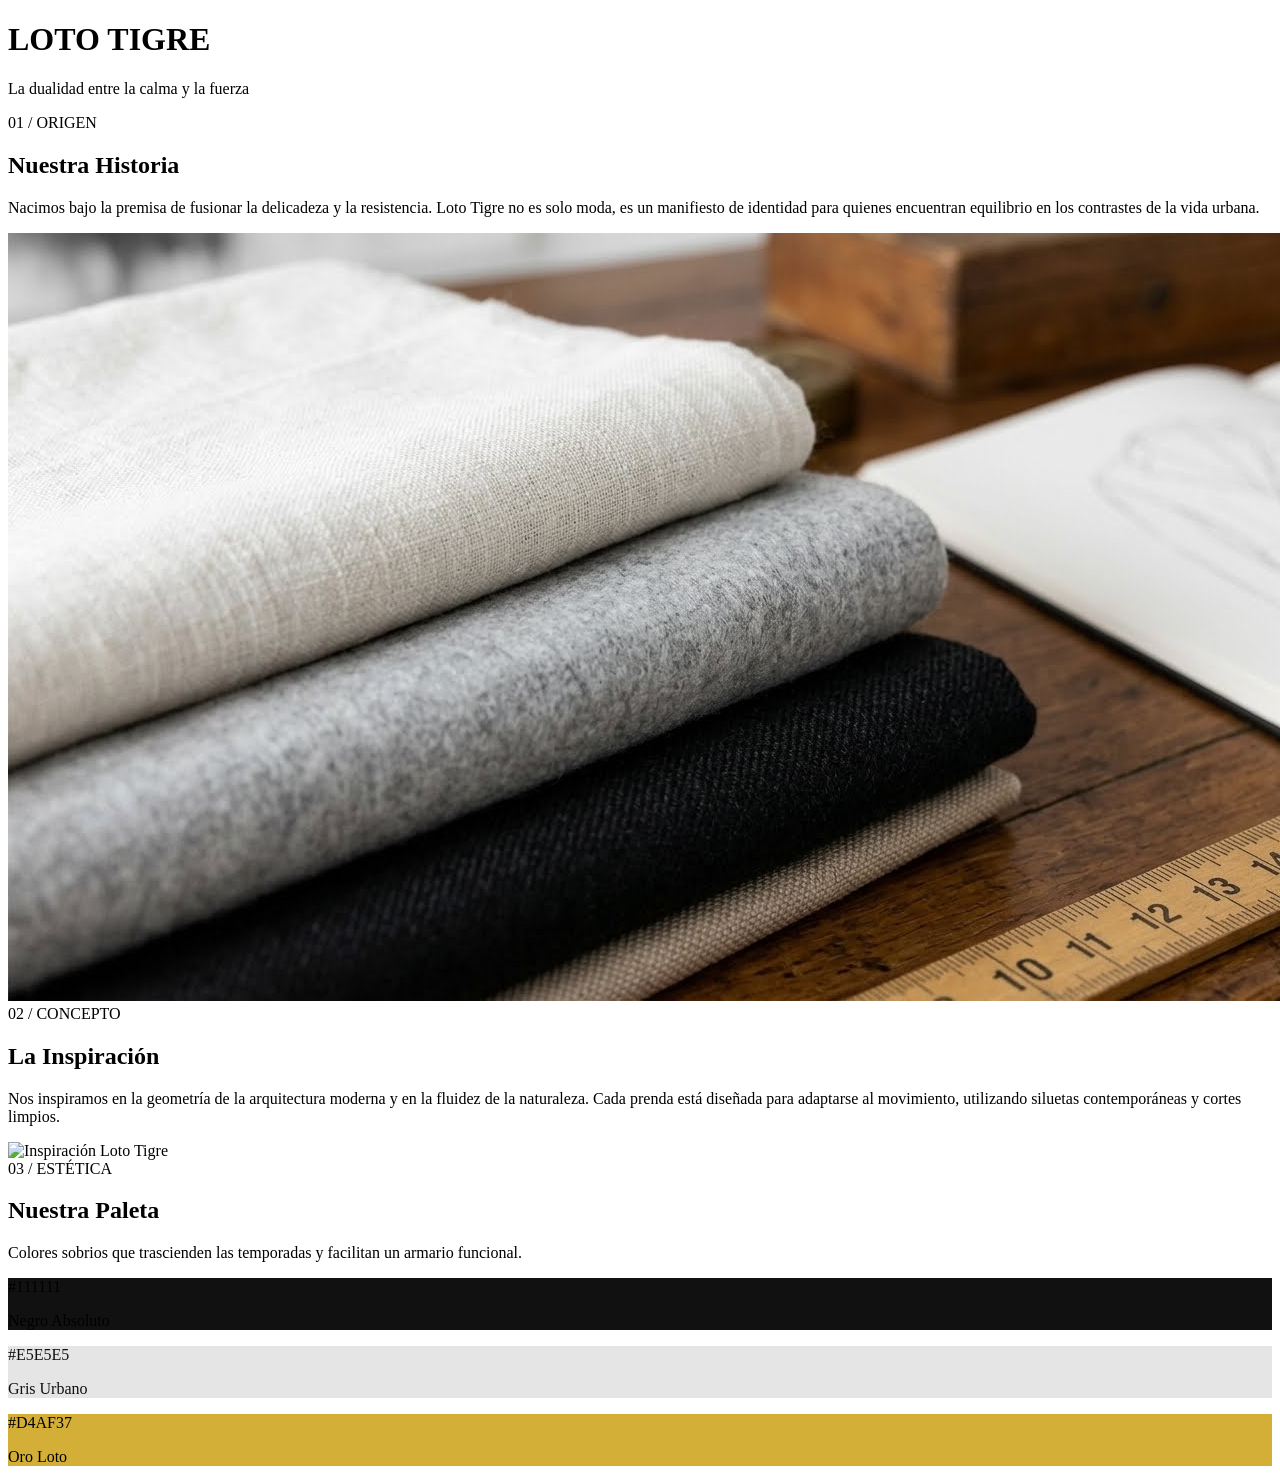
==== nosotros.html @ 8e05a1e2 "act nosotros nosotros" ====
<!DOCTYPE html>
<html lang="es">
<head>
    <meta charset="UTF-8">
    <meta name="viewport" content="width=device-width, initial-scale=1.0">
    <title>La Marca - Loto Tigre</title>
    <!-- Si estás dentro de la carpeta colecciones, recuerda ajustar las rutas de tus estilos -->
    <link rel="stylesheet" href="../assets/css/styles.css"> 
</head>
<body>

    <!-- Encabezado de la Página -->
    <header class="marca-hero">
        <div class="hero-contenido">
            <h1>LOTO TIGRE</h1>
            <p>La dualidad entre la calma y la fuerza</p>
        </div>
    </header>

    <main class="marca-contenedor">
        
        <!-- Sección 1: Historia (Texto Izquierda, Imagen Derecha) -->
        <section class="marca-seccion animar-scroll">
            <div class="marca-texto">
                <span>01 / ORIGEN</span>
                <h2>Nuestra Historia</h2>
                <p>Nacimos bajo la premisa de fusionar la delicadeza y la resistencia. Loto Tigre no es solo moda, es un manifiesto de identidad para quienes encuentran equilibrio en los contrastes de la vida urbana.</p>
            </div>
            <div class="marca-imagen">
                <img src="../assets/images/historia.webp" alt="Historia Loto Tigre">
            </div>
        </section>

        <!-- Sección 2: Inspiración (Texto Derecha, Imagen Izquierda - Clase 'reves') -->
        <section class="marca-seccion reves animar-scroll">
            <div class="marca-texto">
                <span>02 / CONCEPTO</span>
                <h2>La Inspiración</h2>
                <p>Nos inspiramos en la geometría de la arquitectura moderna y en la fluidez de la naturaleza. Cada prenda está diseñada para adaptarse al movimiento, utilizando siluetas contemporáneas y cortes limpios.</p>
            </div>
            <div class="marca-imagen">
                <img src="../assets/images/inspiracion.webp" alt="Inspiración Loto Tigre">
            </div>
        </section>

        <!-- Sección 3: Paleta de Colores (Diseño Especial Sobrio) -->
        <section class="marca-colores animar-scroll">
            <div class="colores-encabezado">
                <span>03 / ESTÉTICA</span>
                <h2>Nuestra Paleta</h2>
                <p>Colores sobrios que trascienden las temporadas y facilitan un armario funcional.</p>
            </div>
            <div class="colores-cuadricula">
                <div class="color-bloque" style="background-color: #111111;">
                    <div class="color-info"><span>#111111</span><p>Negro Absoluto</p></div>
                </div>
                <div class="color-bloque" style="background-color: #E5E5E5;">
                    <div class="color-info" style="color: #111111;"><span>#E5E5E5</span><p>Gris Urbano</p></div>
                </div>
                <div class="color-bloque" style="background-color: #D4AF37;">
                    <div class="color-info"><span>#D4AF37</span><p>Oro Loto</p></div>
                </div>
            </div>
        </section>

    </main>

    <script src="../assets/js/marca.js"></script>
</body>
</html>
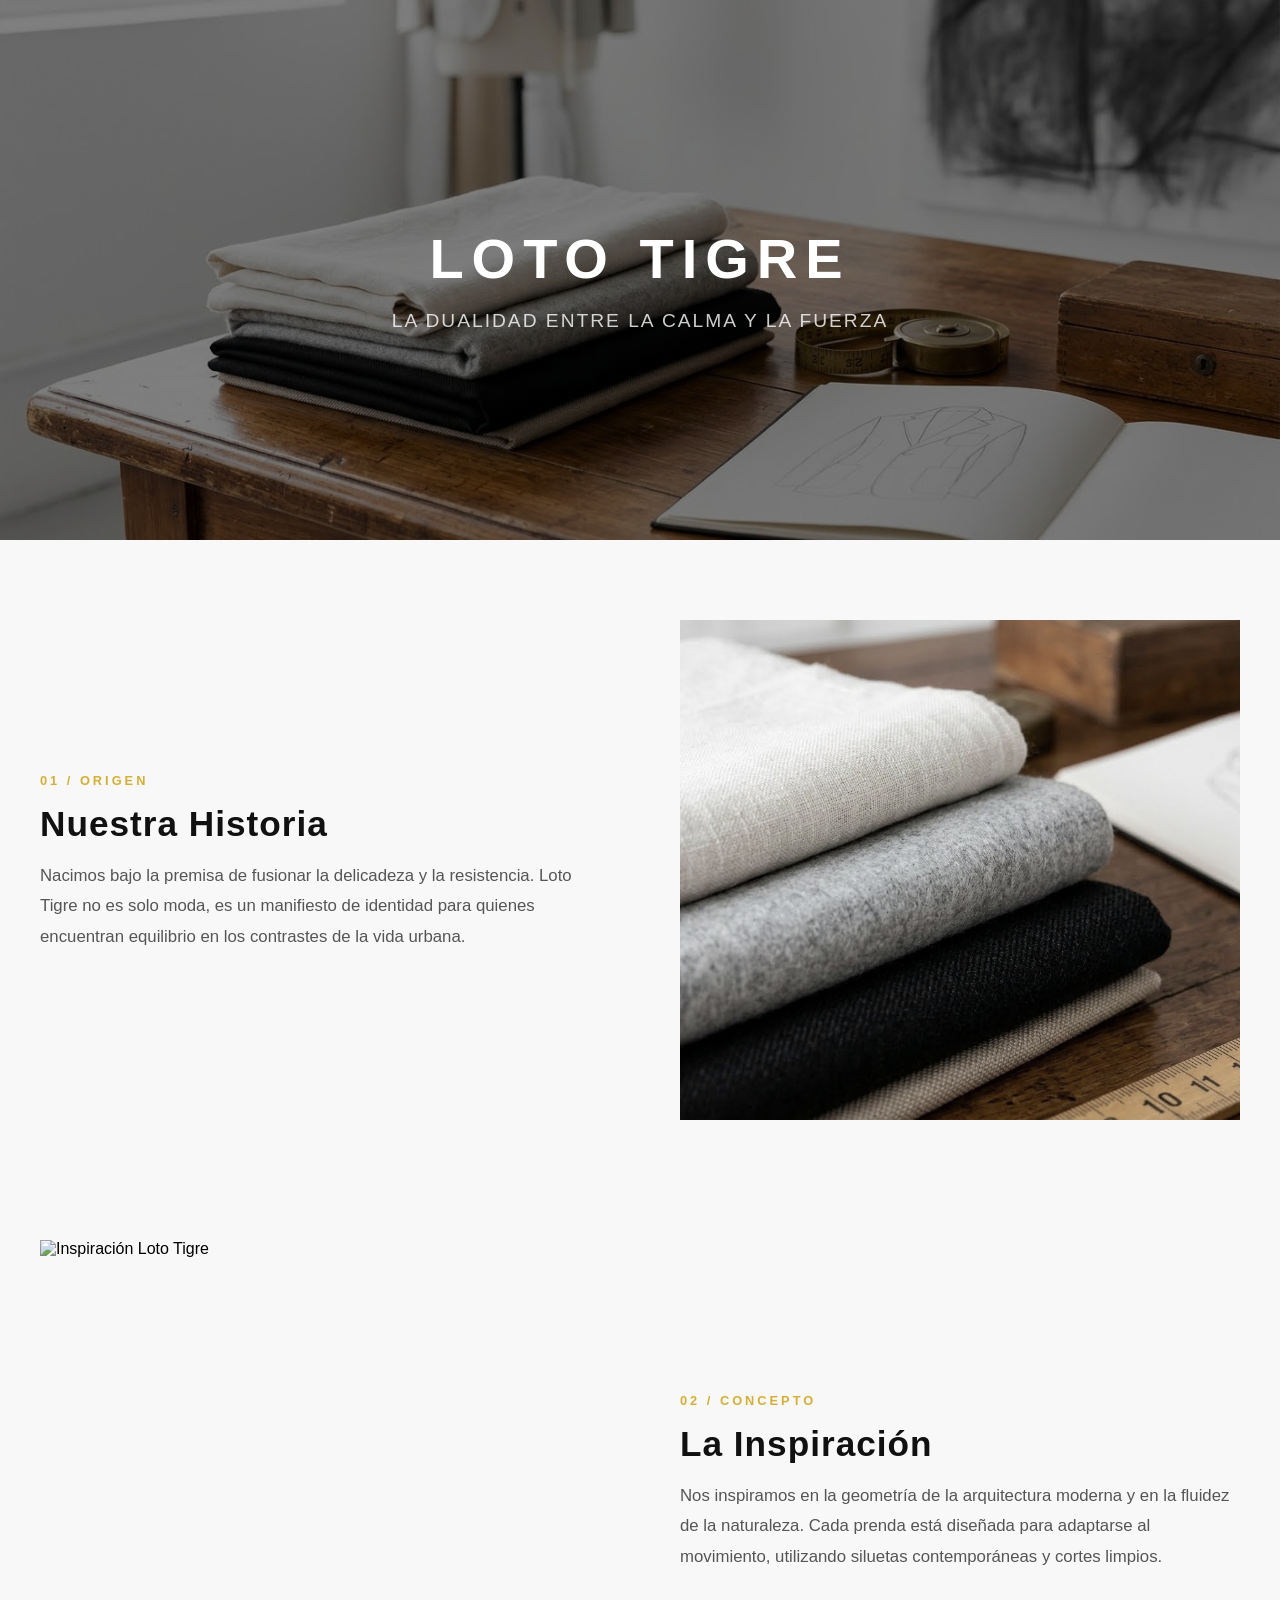
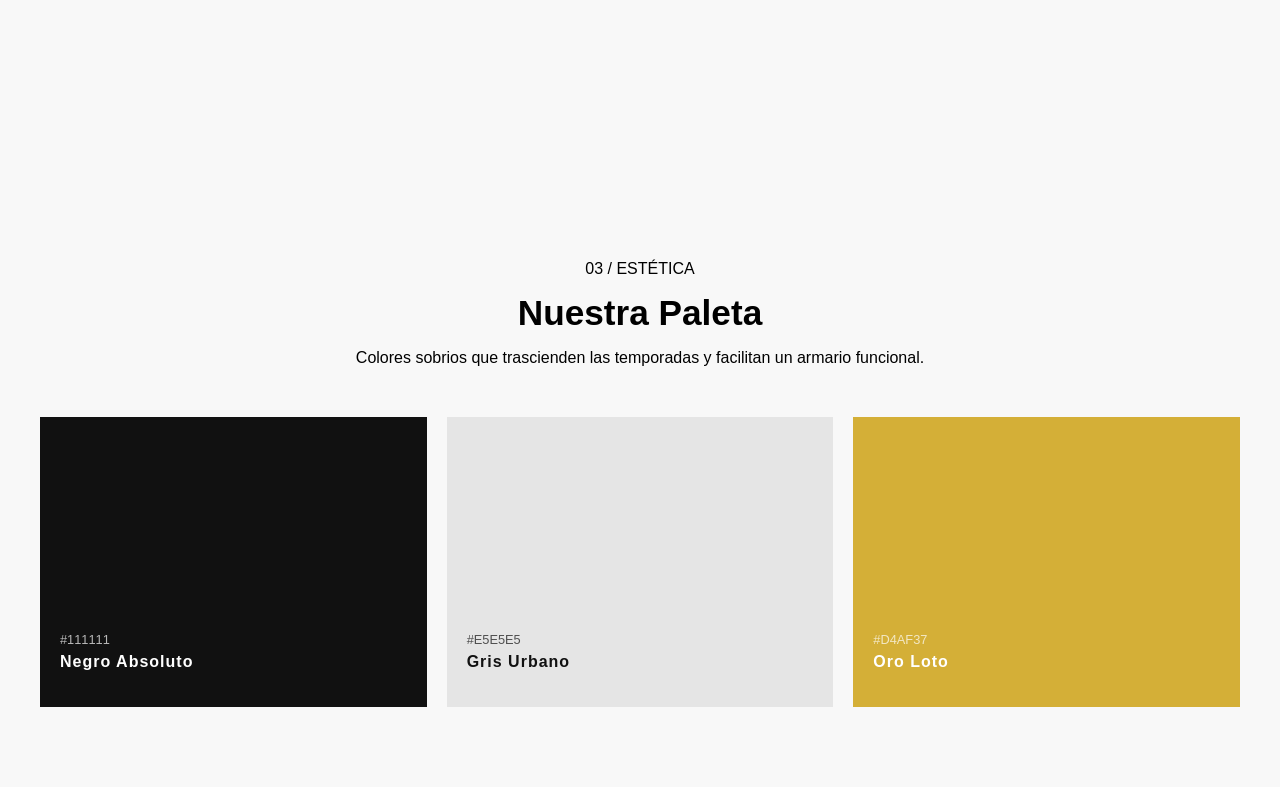
==== commit 15c55b04: "Update nosotros.html" ====
--- a/nosotros.html
+++ b/nosotros.html
@@ -5,7 +5,7 @@
     <meta name="viewport" content="width=device-width, initial-scale=1.0">
     <title>La Marca - Loto Tigre</title>
     <!-- Si estás dentro de la carpeta colecciones, recuerda ajustar las rutas de tus estilos -->
-    <link rel="stylesheet" href="../assets/css/styles.css"> 
+    <link rel="stylesheet" href="css/styles.css"> 
 </head>
 <body>
 
@@ -65,6 +65,6 @@
 
     </main>
 
-    <script src="../assets/js/marca.js"></script>
+    <script src="js/marca.js"></script>
 </body>
 </html>
--- a/css/styles.css
+++ b/css/styles.css
@@ -0,0 +1,1007 @@
+/* ==========================================================================
+   1. ESTILOS GENERALES Y BASE
+   ========================================================================== */
+body, html {
+    margin: 0;
+    padding: 0;
+    font-family: 'Helvetica', sans-serif;
+    background-color: #f8f8f8;
+}
+
+img {
+    width: 100%;
+    height: 100%;
+    object-fit: cover; /* Mantiene proporción sin deformar */
+    display: block;
+}
+
+/* ==========================================================================
+   2. ESTRUCTURA DEL HEADER (ESCRITORIO)
+   ========================================================================== */
+.navbar {
+    position: sticky;
+    top: 0;
+    width: 100%;
+    background-color: #ffffff; /* Evita transparencias al hacer scroll */
+    z-index: 1000;
+    box-sizing: border-box;
+    border-bottom: 1px solid #f5f5f5;
+}
+
+/* Contenedor unificado: Alinea logo, menú desktop y hamburguesa */
+.header-container {
+    display: flex;
+    justify-content: space-between;
+    align-items: center;
+    padding: 10px 5%; /* Espaciado lateral premium */
+    height: 80px;      /* Altura fija controlada */
+    box-sizing: border-box;
+}
+
+/* Contenedor e imagen del Logo (Corregido para que no choque con texto) */
+.logo-container {
+    display: flex;
+    align-items: center;
+    height: 100%;
+    max-width: 180px;                  
+}
+
+.logo-container a {
+    display: block;
+    height: 100%;
+}
+
+.logo-container img {
+    height: 45px !important;  /* Controla la altura fija en escritorio */
+    width: auto !important;    /* Obliga a mantener la proporción original */
+    display: block;
+}
+
+/* Menú de Escritorio */
+.nav-desktop ul { 
+    display: flex; 
+    list-style: none; 
+    gap: 30px; 
+    margin: 0; 
+    padding: 0;
+}
+
+ /* Titulos y subtitulos */
+.page-title {
+    display: flex;
+    flex-direction: column;
+    align-items: center;    /* Centra horizontalmente el título y el subtítulo */
+    text-align: center;      /* Asegura que el texto largo se alinee en el eje central */
+    padding: 80px 20px 40px 20px; /* Genera un respiro elegante arriba y abajo */
+}
+
+.page-title h1 {
+    font-family: 'Helvetica', sans-serif; /* Puedes cambiarla por la tipografía de Loto Tigre */
+    font-weight: 300;
+    font-size: 32px;
+    letter-spacing: 6px;     /* Letras expandidas para dar un look premium de alta costura */
+    text-transform: uppercase;
+    margin: 0 0 15px 0;      /* Margen sutil solo abajo del h1 */
+    color: #000;
+}
+
+.page-title p {
+    font-size: 13px;
+    letter-spacing: 2px;
+    text-transform: uppercase;
+    color: #666;             /* Tono gris sutil para que no compita con el h1 */
+    margin: 0;
+    max-width: 600px;        /* Evita que la descripción se estire demasiado a lo ancho */
+    line-height: 1.6;
+}
+
+
+/* ==========================================================================
+   3. SUBMENÚ HORIZONTAL DESKTOP (COLECCIONES)
+   ========================================================================== */
+.submenu-horizontal {
+    background: #fdfdfd;
+    max-height: 0;
+    overflow: hidden;
+    transition: max-height 0.4s ease;
+    border-bottom: 0px solid #eee;
+}
+
+.submenu-horizontal.active {
+    max-height: 100px;
+    border-bottom: 1px solid #eee;
+}
+
+.submenu-horizontal ul {
+    display: flex;
+    justify-content: center;
+    gap: 40px;
+    list-style: none;
+    padding: 25px 0;
+    margin: 0;
+}
+
+/* ==========================================================================
+   4. AYUDA VISUAL: LÍNEAS INTERACTIVAS (ANIMACIONES)
+   ========================================================================== */
+.nav-desktop ul li a, 
+.submenu-horizontal ul li a {
+    position: relative;
+    text-decoration: none;
+    color: #666; /* Gris sutil para inactivos */
+    font-size: 13px;
+    text-transform: uppercase;
+    letter-spacing: 1px;
+    transition: color 0.3s ease;
+    display: inline-block;
+    padding-bottom: 5px;
+}
+
+/* Línea base virtual */
+.nav-desktop ul li a::after,
+.submenu-horizontal ul li a::after {
+    content: '';
+    position: absolute;
+    bottom: 0;
+    height: 1px;
+    background-color: #000;
+    width: 0; 
+    transition: width 0.4s cubic-bezier(0.25, 0.46, 0.45, 0.94);
+}
+
+.nav-desktop ul li a::after {
+    left: 0; /* Animación de izquierda a derecha */
+}
+
+.submenu-horizontal ul li a::after {
+    left: 50%; /* Animación expandida desde el centro */
+    transform: translateX(-50%);
+}
+
+/* Activación por hover o por clase activa de JS */
+.nav-desktop ul li a:hover::after,
+.nav-desktop ul li a.active::after,
+.submenu-horizontal ul li a:hover::after,
+.submenu-horizontal ul li a.active::after {
+    width: 100%;
+}
+
+.nav-desktop ul li a.active,
+.submenu-horizontal ul li a.active {
+    color: #000;
+    font-weight: 500;
+}
+
+/* ==========================================================================
+   5. COMPONENTES DE MENÚ MÓVIL (SISTEMA OCULTO BASE)
+   ========================================================================== */
+.hamburger {
+    display: none; /* Se activa exclusivamente en la media query */
+    flex-direction: column;
+    justify-content: center;
+    align-items: center;
+    gap: 6px; 
+    background: none;
+    border: none;
+    cursor: pointer;
+    padding: 10px;
+    z-index: 1001; 
+}
+
+.hamburger span { 
+    width: 22px; 
+    height: 1px; 
+    background: #000; 
+    transition: all 0.3s ease;
+}
+
+.mobile-drawer {
+    position: fixed;
+    top: 0; 
+    left: -100%; /* Resguardado completamente a la izquierda */
+    width: 85%; 
+    height: 100vh;
+    background: #ffffff;
+    box-shadow: 15px 0 30px rgba(0, 0, 0, 0.02); 
+    transition: left 0.4s cubic-bezier(0.25, 0.46, 0.45, 0.94);
+    padding: 120px 40px 40px 40px; 
+    box-sizing: border-box;
+    z-index: 999;
+}
+
+.mobile-drawer.active { 
+    left: 0 !important; 
+}
+
+.mobile-nav-links { 
+    list-style: none; 
+    padding: 0; 
+    margin: 0;
+}
+
+.mobile-nav-links > li { 
+    margin-bottom: 30px; 
+}
+
+.mobile-nav-links a, 
+.mobile-collapse-btn {
+    text-decoration: none; 
+    color: #000; 
+    font-size: 13px; 
+    text-transform: uppercase; 
+    letter-spacing: 2px;
+    font-weight: 300;
+    display: flex;
+    justify-content: space-between;
+    align-items: center;
+    cursor: pointer;
+}
+
+.mobile-submenu { 
+    list-style: none; 
+    max-height: 0; 
+    overflow: hidden; 
+    padding-left: 15px;
+    transition: max-height 0.4s cubic-bezier(0.25, 0.46, 0.45, 0.94);
+}
+
+.mobile-submenu.active { 
+    max-height: 300px; 
+    margin-top: 20px; 
+}
+
+.mobile-submenu li { 
+    margin-bottom: 15px; 
+}
+
+.mobile-submenu a { 
+    color: #666; 
+    font-size: 11px; 
+    letter-spacing: 1.5px;
+}
+
+/* ==========================================================================
+   6. RESPONSIVE / MEDIA QUERIES (CONTROL TOTAL MÓVIL)
+   ========================================================================== */
+@media (max-width: 768px) {
+    
+    .nav-desktop, .submenu-horizontal { 
+        display: none !important; 
+    }
+
+    .hamburger { 
+        display: flex !important; 
+    }
+
+    .header-container { 
+        display: flex !important;
+        justify-content: space-between !important;
+        align-items: center !important;
+        padding: 15px 20px !important; 
+        width: 100% !important;
+        height: 70px !important; /* Forzamos barra blanca limpia en celular */
+        background-color: #ffffff !important;
+        box-sizing: border-box !important;
+    }
+
+    /* Ajuste responsivo del tamaño del logo */
+    .logo-container img {
+        height: 35px !important; 
+        max-width: 130px;     /* Más compacto en móviles */
+    }
+    
+    .full-screen {
+        height: 60vh !important; 
+    }
+    
+    .split-row { 
+        display: flex !important;
+        flex-direction: column !important; 
+        height: auto !important;
+    }
+    
+    .col-1-3, .col-2-3 { 
+        width: 100% !important; 
+        height: 40vh !important; 
+    }
+
+    .grid-4 { 
+        display: flex !important;
+        flex-direction: row !important; 
+        flex-wrap: wrap !important;     
+        height: auto !important;
+    }
+    
+    .grid-4 .product-item { 
+        width: 50% !important;          
+        height: 35vh !important;        
+    }
+
+      /* 4. Sección Espejo (Grid-2-Custom) en Móvil */
+    .grid-2-custom {
+        height: auto !important;
+    }
+    .row-product, .row-product.reverse { 
+        display: flex !important;
+        flex-direction: column !important; 
+        height: auto !important;
+    }
+    .product-image, .product-info-card { 
+        width: 100% !important; 
+    }
+    .product-image {
+        height: 45vh !important; 
+    }
+    .product-info-card { 
+        padding: 40px 20px !important; 
+        align-items: center !important; 
+        text-align: center !important;
+    }
+} /* AQUÍ CIERRA CORRECTAMENTE EL BLOQUE @MEDIA DE CELULARES */
+
+/* ==========================================================================
+   7. FORMULARIO DE AUTENTICACIÓN (LOGIN / REGISTRO)
+   ========================================================================= */
+.auth-container {
+    display: flex;
+    justify-content: center;
+    align-items: center;
+    min-height: 80vh;
+    background-color: #f8f8f8;
+}
+
+.auth-box {
+    background: white;
+    padding: 60px;
+    width: 100%;
+    max-width: 400px;
+    text-align: center;
+    border: 1px solid #eee;
+}
+
+.auth-box h2 {
+    font-weight: 300;
+    letter-spacing: 4px;
+    text-transform: uppercase;
+    margin-bottom: 10px;
+}
+
+.auth-subtitle {
+    font-size: 10px;
+    color: #999;
+    letter-spacing: 2px;
+    margin-bottom: 40px;
+}
+
+.input-group {
+    text-align: left;
+    margin-bottom: 20px;
+}
+
+.input-group label {
+    display: block;
+    font-size: 11px;
+    text-transform: uppercase;
+    margin-bottom: 8px;
+    color: #333;
+}
+
+.input-group input {
+    width: 100%;
+    padding: 12px 0;
+    border: none;
+    border-bottom: 1px solid #ccc;
+    outline: none;
+    font-size: 14px;
+    transition: border-color 0.3s;
+    background: transparent;
+}
+
+.input-group input:focus {
+    border-bottom: 1px solid #000;
+}
+
+.btn-submit {
+    width: 100%;
+    background: #000;
+    color: #fff;
+    border: none;
+    padding: 15px;
+    margin-top: 30px;
+    letter-spacing: 2px;
+    cursor: pointer;
+    transition: opacity 0.3s;
+}
+
+.btn-submit:hover {
+    opacity: 0.8;
+}
+
+.btn-toggle {
+    background: none;
+    border: none;
+    margin-top: 20px;
+    font-size: 12px;
+    color: #666;
+    cursor: pointer;
+    text-decoration: underline;
+}
+
+/* ==========================================================================
+   8. ESTRUCTURAS DE SECCIONES DE IMÁGENES (ESCRITORIO BASE)
+   ========================================================================== */
+.full-screen { 
+    height: 100vh; 
+}
+
+.split-row { 
+    display: flex; 
+    width: 100%; 
+    height: 80vh; 
+}
+
+.col-1-3 { 
+    width: 33.33%; 
+}
+
+.col-2-3 { 
+    width: 66.66%; 
+}
+
+/* Grilla del Catálogo General */
+.grid-4 {
+    display: flex;
+    flex-wrap: wrap; /* Asegura el quiebre simétrico de las filas */
+    width: 100%;
+    background-color: #fff;
+}
+
+/* Contenedor individual de cada producto */
+.grid-4 .product-item {
+    position: relative;
+    width: 25%; /* 4 productos por línea exactos */
+    height: 50vh;
+    overflow: hidden;
+    box-sizing: border-box;
+}
+
+.product-item img {
+    width: 100%;
+    height: 100%;
+    object-fit: cover;
+    transition: transform 0.5s ease;
+}
+
+/* ==========================================================================
+   9. COMPONENTES INTERACTIVOS DE LAS TARJETAS (CARDS)
+   ========================================================================== */
+.btn-view {
+    position: absolute;
+    bottom: 20px;
+    left: 50%;
+    transform: translateX(-50%) translateY(20px);
+    background-color: rgba(255, 255, 255, 0.9);
+    color: #000;
+    border: none;
+    padding: 12px 24px;
+    font-size: 11px;
+    letter-spacing: 2px;
+    text-transform: uppercase;
+    cursor: pointer;
+    opacity: 0;
+    transition: all 0.4s ease;
+}
+
+.product-item:hover img {
+    transform: scale(1.05);
+}
+
+.product-item:hover .btn-view {
+    opacity: 1;
+    transform: translateX(-50%) translateY(0);
+}
+
+.btn-view:hover {
+    background-color: #000;
+    color: #fff;
+}
+
+/* ==========================================================================
+   10. VENTANAS EMERGENTES DINÁMICAS (MODAL)
+   ========================================================================== */
+.modal-overlay {
+    position: fixed;
+    top: 0; 
+    left: 0; 
+    width: 100%; 
+    height: 100%;
+    background: rgba(255, 255, 255, 0.95); /* Blanco fluido de alta costura */
+    display: flex; 
+    justify-content: center; 
+    align-items: center;
+    z-index: 2000; /* Por encima de la barra de navegación */
+}
+
+.modal-content {
+    background: white;
+    width: 90%; 
+    max-width: 900px;
+    position: relative;
+    padding: 40px;
+    border: 1px solid #eee;
+    box-sizing: border-box;
+}
+
+.close-modal {
+    position: absolute;
+    top: 20px; 
+    right: 20px;
+    background: none; 
+    border: none; 
+    font-size: 30px; 
+    cursor: pointer;
+    color: #000;
+}
+
+.modal-body {
+    display: flex; 
+    gap: 40px;
+}
+
+.modal-image { 
+    width: 50%; 
+    height: 60vh;
+}
+
+.modal-info { 
+    width: 50%; 
+    display: flex; 
+    flex-direction: column; 
+    justify-content: center; 
+}
+
+.modal-info .category { 
+    font-size: 10px; 
+    letter-spacing: 2px; 
+    color: #999; 
+}
+
+.modal-info h2 { 
+    font-weight: 300; 
+    text-transform: uppercase; 
+    margin: 10px 0; 
+    letter-spacing: 3px; 
+}
+
+.modal-info .price { 
+    font-size: 18px; 
+    margin-bottom: 20px; 
+    font-weight: bold;
+}
+
+.modal-info .description { 
+    font-size: 14px; 
+    line-height: 1.6; 
+    color: #666; 
+    margin-bottom: 30px; 
+}
+
+.btn-add-cart {
+    background: #000; 
+    color: #fff; 
+    border: none; 
+    padding: 15px;
+    letter-spacing: 2px; 
+    text-transform: uppercase; 
+    cursor: pointer;
+    transition: opacity 0.3s;
+}
+
+.btn-add-cart:hover {
+    opacity: 0.8;
+}
+
+/* Selectores internos del Modal */
+.modal-section {
+    margin-bottom: 20px;
+}
+
+.section-label {
+    display: block;
+    font-size: 11px;
+    letter-spacing: 1px;
+    text-transform: uppercase;
+    color: #888;
+    margin-bottom: 8px;
+}
+
+.size-selector {
+    display: flex;
+    gap: 10px;
+}
+
+.size-btn {
+    background: transparent;
+    border: 1px solid #ccc;
+    padding: 6px 15px;
+    font-size: 12px;
+    cursor: pointer;
+    transition: all 0.3s ease;
+}
+
+.size-btn:hover, 
+.size-btn.selected {
+    border-color: #000;
+    background: #000;
+    color: #fff;
+}
+
+
+/*  Sección 4 *****************************************************************************************/
+
+/* ==========================================================================
+   11. SECCIÓN ESPEJO EN ZIGZAG (GRID-2-CUSTOM - ESCRITORIO)
+   ========================================================================== */
+.grid-2-custom {
+    width: 100%;
+    background-color: #ffffff;
+}
+
+.row-product {
+    display: flex;
+    height: 70vh;
+    width: 100%;
+    border-bottom: 1px solid #f5f5f5;
+}
+
+/* El truco del espejo */
+.row-product.reverse {
+    flex-direction: row-reverse;
+}
+
+.product-info-card {
+    width: 50%;
+    display: flex;
+    flex-direction: column;
+    justify-content: center;
+    align-items: flex-start;
+    padding: 0 10%;
+    box-sizing: border-box;
+}
+
+.product-image {
+    width: 50%;
+}
+
+.product-image img {
+    width: 100%;
+    height: 100%;
+    object-fit: cover;
+}
+
+/* Detalles de la tarjeta editorial */
+.brand { 
+    font-size: 10px; 
+    letter-spacing: 3px; 
+    text-transform: uppercase; 
+    color: #999; 
+    margin-bottom: 10px; 
+}
+
+.row-product h2 { 
+    font-weight: 300; 
+    font-size: 28px; 
+    margin: 0 0 15px 0; 
+    letter-spacing: 2px; 
+    text-transform: uppercase;
+}
+
+.price-cop { 
+    font-size: 16px; 
+    color: #000; 
+    margin-bottom: 15px; 
+    font-weight: bold; 
+    letter-spacing: 1px;
+}
+
+.mini-desc { 
+    font-size: 14px; 
+    color: #666; 
+    line-height: 1.6; 
+    margin-bottom: 25px; 
+}
+
+/* Selectores de color en la Card */
+.color-selector {
+    display: flex;
+    gap: 12px;
+    margin-bottom: 30px;
+}
+
+.color-dot {
+    width: 16px;
+    height: 16px;
+    border-radius: 50%;
+    cursor: pointer;
+    border: 1px solid rgba(0,0,0,0.15);
+    transition: transform 0.2s ease;
+}
+
+.color-dot:hover { 
+    transform: scale(1.2); 
+}
+
+/* Botón Ver Producto específico para la sección espejo */
+.row-product .btn-view {
+    position: static; 
+    transform: none;
+    opacity: 1;
+    border: 1px solid #000;
+    background: transparent;
+    padding: 12px 40px;
+    font-size: 11px;
+    letter-spacing: 2px;
+    text-transform: uppercase;
+    color: #000;
+    transition: all 0.3s ease;
+}
+
+.row-product .btn-view:hover {
+    background: #000;
+    color: #fff;
+}
+
+/* ==========================================================================
+   12. CONTROLES DEL CATÁLOGO (FILTROS / ORDENAMIENTO)
+   ========================================================================== */
+.catalog-controls {
+    display: flex;
+    justify-content: flex-end; 
+    padding: 30px 50px 20px 50px;
+    background-color: transparent;
+    box-sizing: border-box;
+}
+
+.sort-container {
+    display: flex;
+    align-items: center;
+    gap: 10px;
+}
+
+.sort-container label {
+    font-size: 11px;
+    text-transform: uppercase;
+    letter-spacing: 1px;
+    color: #888;
+}
+
+.sort-container select {
+    border: none;
+    border-bottom: 1px solid #ccc; 
+    background: transparent;
+    padding: 5px 10px;
+    font-size: 12px;
+    font-family: inherit;
+    color: #000;
+    cursor: pointer;
+    outline: none;
+    text-transform: uppercase;
+    letter-spacing: 1px;
+    transition: border-color 0.3s;
+}
+
+.sort-container select:focus {
+    border-bottom-color: #000;
+}
+
+/* ==========================================================================
+   13. PIE DE PÁGINA (MAIN FOOTER)
+   ========================================================================== */
+.main-footer {
+    background: #1a1a1a;
+    color: #ffffff;
+    padding: 60px 50px;
+    margin-top: 60px;
+}
+
+.footer-content {
+    max-width: 1200px; 
+    margin: 0 auto;
+    display: flex;
+    justify-content: space-between; 
+    align-items: center; 
+}
+
+.footer-section {
+    flex: 1; 
+    display: flex;
+    align-items: center;
+}
+
+/* Distribución simétrica de las 3 columnas del footer */
+.footer-section.links {
+    justify-content: flex-start; 
+}
+
+.footer-section.social-icons {
+    justify-content: center; 
+    gap: 25px; 
+}
+
+.footer-section.languages {
+    justify-content: flex-end; 
+}
+
+.footer-section a { 
+    color: #ccc; 
+    text-decoration: none; 
+    font-size: 11px; 
+    text-transform: uppercase;
+    letter-spacing: 1px;
+    transition: color 0.3s ease;
+    margin-right: 20px;
+}
+
+.footer-section a:hover { 
+    color: #fff; 
+}
+
+/* Iconos de Redes Sociales */
+.social-icons svg {
+    width: 20px;
+    height: 20px;
+    fill: #ccc;
+    transition: all 0.3s ease;
+}
+
+.social-icons a:hover svg {
+    fill: #fff;
+    transform: translateY(-2px);
+}
+
+/* Botones de Idioma */
+.languages button {
+    background: transparent;
+    border: 1px solid #444;
+    color: #ccc;
+    cursor: pointer;
+    margin-left: 8px;
+    padding: 6px 12px;
+    font-size: 11px;
+    letter-spacing: 1px;
+    transition: all 0.3s ease;
+}
+
+.languages button:hover { 
+    background: #ffffff; 
+    color: #000000;
+    border-color: #ffffff;
+}
+
+/* ==========================================================================
+   14. COMPLEMENTOS RESPONSIVOS ADICIONALES (MÓVIL)
+   ========================================================================== */
+@media (max-width: 768px) {
+    .catalog-controls {
+        padding: 20px;
+        justify-content: center; 
+    }
+
+    .footer-content {
+        flex-direction: column; 
+        gap: 40px;
+        text-align: center;
+    }
+    
+    .footer-section {
+        justify-content: center !important; 
+    }
+    
+    .footer-section a {
+        margin: 0 10px;
+    }
+    
+    .languages button {
+        margin: 0 4px;
+    }
+}
+
+/* ==========================================================================
+   15. marca
+   ========================================================================== */
+
+/* --- ESTILOS DE LA PÁGINA DE MARCA --- */
+
+.marca-hero {
+    height: 60vh;
+    background: linear-gradient(rgba(0,0,0,0.5), rgba(0,0,0,0.5)), url('../assets/images/hero-marca.webp') center/cover;
+    display: flex;
+    align-items: center;
+    justify-content: center;
+    text-align: center;
+    color: #fff;
+}
+
+.marca-hero h1 { font-size: 3.5rem; letter-spacing: 8px; margin-bottom: 10px; }
+.marca-hero p { font-size: 1.2rem; letter-spacing: 2px; text-transform: uppercase; opacity: 0.8; }
+
+.marca-contenedor {
+    max-width: 1200px;
+    margin: 80px auto;
+    padding: 0 20px;
+}
+
+/* Estructura Dinámica Zig-Zag */
+.marca-seccion {
+    display: flex;
+    align-items: center;
+    gap: 80px;
+    margin-bottom: 120px;
+}
+
+.marca-seccion.reves {
+    flex-direction: row-reverse; /* Invierte el orden de la imagen y el texto */
+}
+
+.marca-texto { flex: 1; }
+.marca-texto span { font-size: 0.8rem; letter-spacing: 3px; color: #D4AF37; font-weight: bold; }
+.marca-texto h2 { font-size: 2.2rem; margin: 15px 0; letter-spacing: 1px; color: #111; }
+.marca-texto p { line-height: 1.8; color: #555; font-size: 1.05rem; }
+
+.marca-imagen {
+    flex: 1;
+    overflow: hidden;
+}
+
+.marca-imagen img {
+    width: 100%;
+    height: 500px;
+    object-fit: cover; /* Recorta la imagen a la perfección */
+    filter: grayscale(30%); /* Toque sobrio de color */
+    transition: transform 0.6s ease;
+}
+
+.marca-imagen img:hover {
+    transform: scale(1.03); /* Efecto zoom elegante al pasar el mouse */
+}
+
+/* Sección de Colores */
+.marca-colores { text-align: center; margin-bottom: 80px; }
+.colores-encabezado { max-width: 600px; margin: 0 auto 50px; }
+.colores-encabezado h2 { font-size: 2.2rem; margin: 15px 0; }
+.colores-cuadricula {
+    display: grid;
+    grid-template-columns: repeat(auto-fit, minmax(250px, 1fr));
+    gap: 20px;
+}
+
+.color-bloque {
+    height: 250px;
+    display: flex;
+    align-items: flex-end;
+    padding: 20px;
+    color: #fff;
+    text-align: left;
+}
+
+.color-info span { font-size: 0.8rem; opacity: 0.7; }
+.color-info p { font-weight: bold; margin-top: 5px; letter-spacing: 1px; }
+
+/* --- ANIMACIONES DE SCROLL (Efecto Dinámico) --- */
+.animar-scroll {
+    opacity: 0;
+    transform: translateY(40px);
+    transition: opacity 0.8s ease-out, transform 0.8s ease-out;
+}
+
+.animar-scroll.visible {
+    opacity: 1;
+    transform: translateY(0);
+}
+
+/* Responsivo para celulares */
+@media (max-width: 768px) {
+    .marca-seccion, .marca-seccion.reves { flex-direction: column; gap: 30px; margin-bottom: 70px; }
+    .marca-imagen img { height: 300px; }
+    .marca-hero h1 { font-size: 2.5rem; }
+}
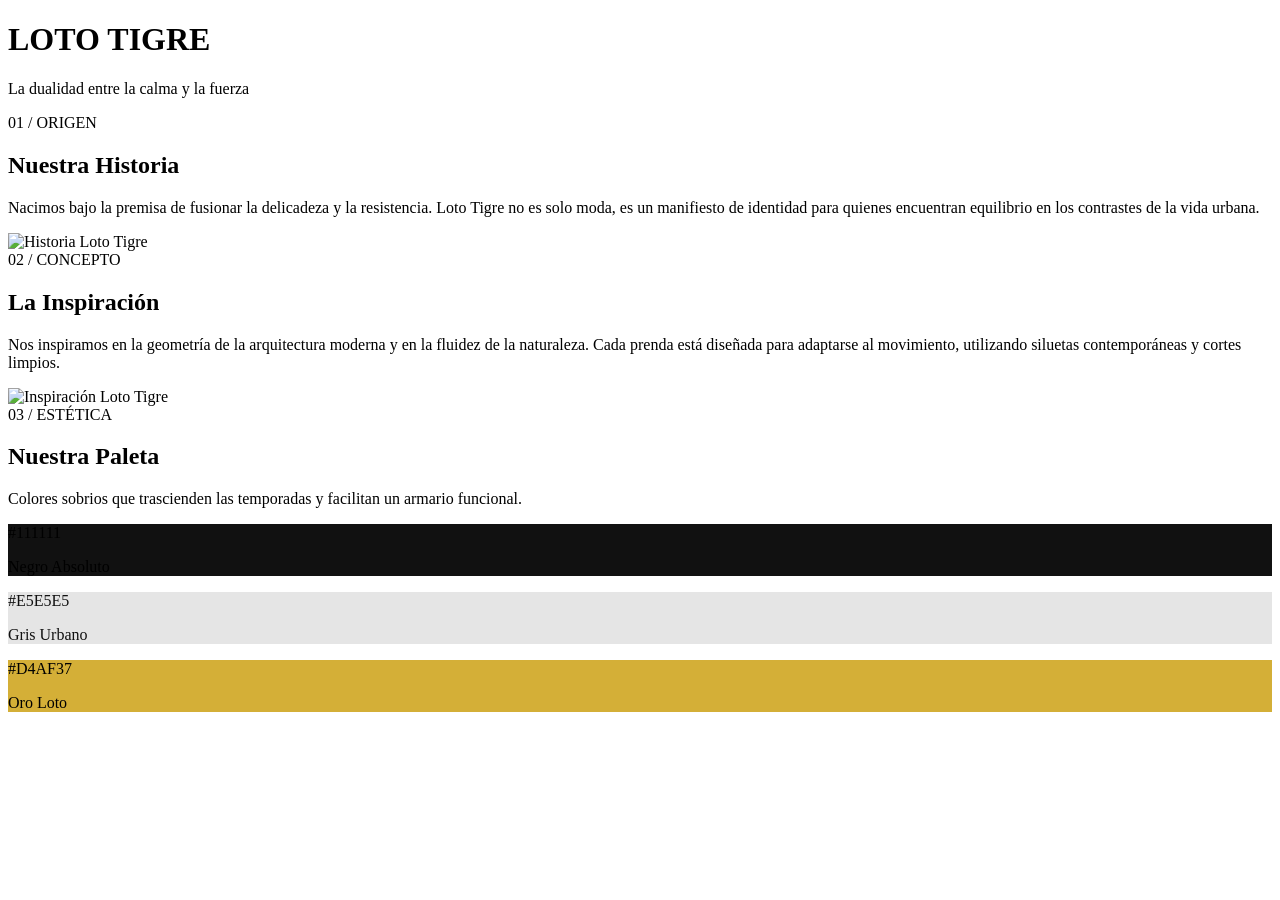
==== commit 25ea71dd: "Update nosotros.html" ====
--- a/nosotros.html
+++ b/nosotros.html
@@ -2,6 +2,7 @@
 <html lang="es">
 <head>
     <meta charset="UTF-8">
+    <base href="/loto-tigre/">
     <meta name="viewport" content="width=device-width, initial-scale=1.0">
     <title>La Marca - Loto Tigre</title>
     <!-- Si estás dentro de la carpeta colecciones, recuerda ajustar las rutas de tus estilos -->
@@ -27,7 +28,7 @@
                 <p>Nacimos bajo la premisa de fusionar la delicadeza y la resistencia. Loto Tigre no es solo moda, es un manifiesto de identidad para quienes encuentran equilibrio en los contrastes de la vida urbana.</p>
             </div>
             <div class="marca-imagen">
-                <img src="../assets/images/historia.webp" alt="Historia Loto Tigre">
+                <img src="assets/images/historia.webp" alt="Historia Loto Tigre">
             </div>
         </section>
 
@@ -39,7 +40,7 @@
                 <p>Nos inspiramos en la geometría de la arquitectura moderna y en la fluidez de la naturaleza. Cada prenda está diseñada para adaptarse al movimiento, utilizando siluetas contemporáneas y cortes limpios.</p>
             </div>
             <div class="marca-imagen">
-                <img src="../assets/images/inspiracion.webp" alt="Inspiración Loto Tigre">
+                <img src="assets/images/inspiracion.webp" alt="Inspiración Loto Tigre">
             </div>
         </section>
 
